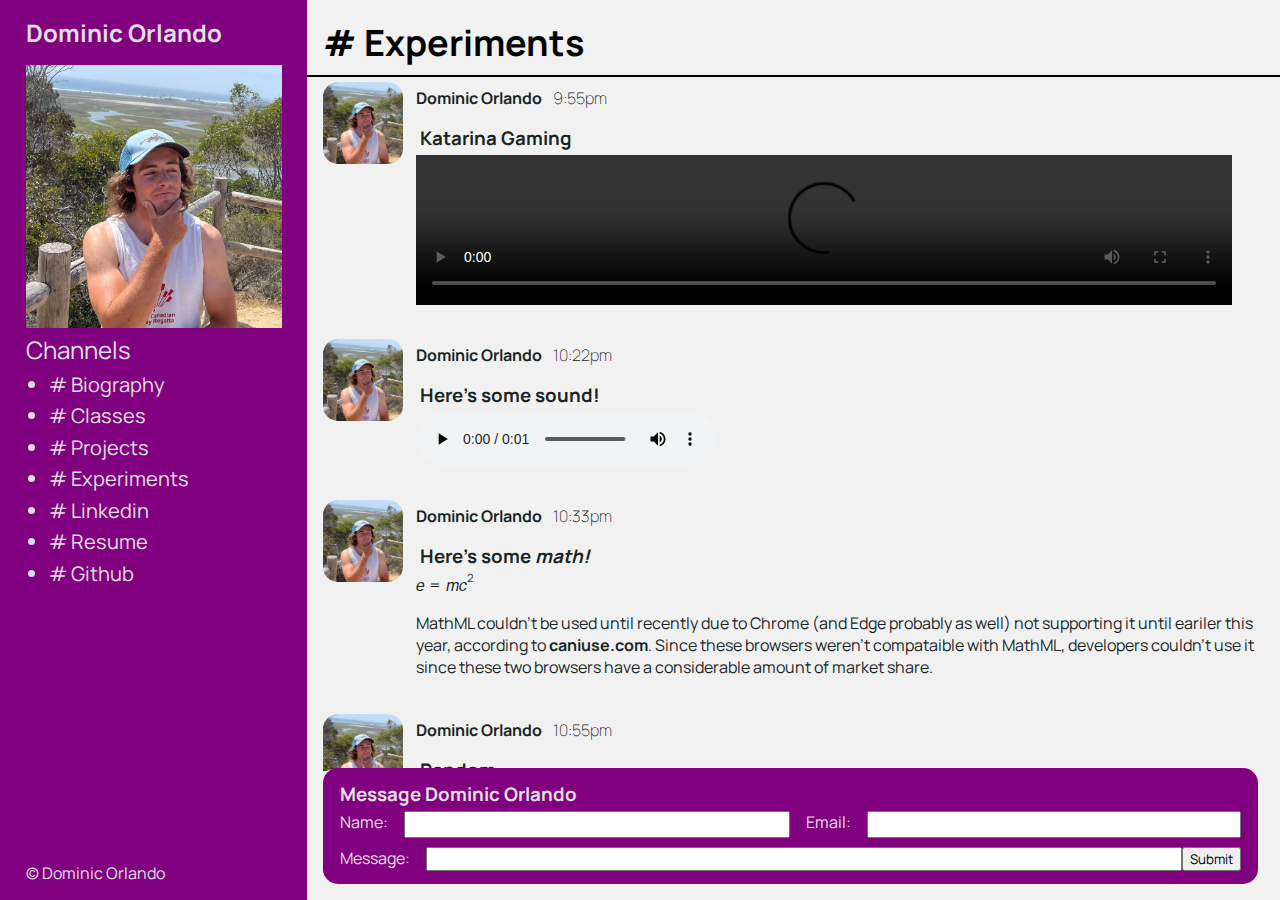
==== experiments.html @ d4527e08 "Dropdown menu" ====
<!DOCTYPE html>
<html lang="en">
    <head>
        <title>Dominic Orlando</title>
        <meta charset="utf-8">
        <meta name="viewport" content="width=device-width, initial-scale=1">
        
        <!-- Google SEO Meta Tags -->
        <meta name="description" content="Author: Dominic Orlando, Illustrator: Dominic Orlando, Category: Website">
        <meta name="google-site-verification" content="+nxGUDJ4QpAZ5l9Bsjdi102tLVC21AIh5d1Nl23908vVuFHs34=">

        <!-- Use https:// except for images and css since I don't know how to do it for images or how to add
        a hash for css defined in style tag and not in external stylesheet-->
        <meta http-equiv="content-security-policy" 
            content="default-src https:; 
            img-src http:; 
            style-src 'self' 'unsafe-inline'; 
            font-src http:; 
            media-src http:;
            script-src 'self' 'unsafe-inline';">

        <!-- Facebook SEO Meta Tags Sample -->
        <meta property="og:url" content="index.html">
        <meta property="og:type" content="article">
        <meta property="og:title" content="Dominic Orlando">
        <meta property="og:description" content="Portfolio Website">
        
        <meta name="robots" content="noindex nofollow">
        <link rel="icon" type="image/x-icon" href="assests/favicon.ico">
        <link rel="stylesheet" href="css/index.css">
        
        <style>
            /* Testing out certain styles! */
            @font-face {
                font-family: manrope;
                src: url(assests/fonts/Manrope-VariableFont_wght.ttf);
            }

            * {
                font-family: manrope, sans-serif;
            }
          
        </style>
        <script>
            // document.addEventListener("DOMContentLoaded", (event) => {
            //     let id = document.getElementById("message-wrapper");
            //     id.scrollTop = id.scrollHeight;
            // });
        </script>
        <script nonce="ranom">
            document.addEventListener("DOMContentLoaded", (event) => {
                console.log("Hi!");
                const canvas = document.querySelector("canvas");
                const ctx = canvas.getContext("2d");
                ctx.fillStyle = "black";
                ctx.fillRect(10, 10, 100, 100);
            });
        </script>
    </head>
    <body>
        <div id="left-side">
            <header>
                <div id="introduction">
                    <h1>Dominic Orlando</h1>
                    <picture title="Dominic Orlando">
                        <source srcset="assests/IMG_3740_cropped.webp 250w" type="image/webp" sizes="(max-width: 600px) 200px, 300px">
                        <img alt="Picture of Dominic Orlando" src="assests/IMG_3740_cropped.jpg" height="250" id="bio-picture">
                    </picture>
                </div>
                <div id="navigation">
                    <details open>
                        <summary>Channels</summary>
                        <nav>
                            <ul>
                                <li><a href="index.html"># Biography</a></li>
                                <li><a href="index.html#classes"># Classes</a></li>
                                <li><a href="projects.html"># Projects</a></li>
                                <li><a href="experiments.html"># Experiments</a></li>
                                <li><a href="https://www.linkedin.com/in/dominic-orlando-/" target="_blank"># Linkedin</a></li>
                                <li><a href="/assests/Resume.pdf" target="_blank"># Resume</a></li>
                                <li><a href="https://github.com/dom500d" target="_blank"># Github</a></li>
                            </ul>
                        </nav>
                    </details>
                </div>
            </header>
            <footer>
                <p id="copyright">&copy; <a href="mailto:dorlando@ucsd.edu">Dominic Orlando</a></p>
            </footer>
        </div>
        <main id="right-side">
            <section id="bio-section" aria-labelledby="page-header">
                <!-- Using an article below looks like i can't use the h2 to label the section. This is why I decided to use a div here.
                I could use a section but I feel like again I then can't use the heading to label the over-arching section here. -->
                <div id="nav-holder">
                    <details class="disabled">
                        <summary tabindex="-1">
                            <h2 id="page-header"> # Experiments </h2>
                        </summary>
                        <nav>
                            <ul>
                                <li><a href="index.html"># Biography</a></li>
                                <li><a href="index.html#classes"># Classes</a></li>
                                <li><a href="projects.html"># Projects</a></li>
                                <li><a href="experiments.html"># Experiments</a></li>
                                <li><a href="https://www.linkedin.com/in/dominic-orlando-/" target="_blank"># Linkedin</a></li>
                                <li><a href="/assests/Resume.pdf" target="_blank"># Resume</a></li>
                                <li><a href="https://github.com/dom500d" target="_blank"># Github</a></li>
                            </ul>
                        </nav>
                    </details>
                    <hr>
                </div>
                <article id="message-wrapper" aria-labelledby="messages-from-dominic">
                    <h3 class="visually-hidden" id="messages-from-dominic">Messages from Dominic</h3>
                    <div class="message">
                        <picture title="Dominic Orlando">
                            <source srcset="assests/IMG_3740_cropped.webp 250w" type="image/webp" sizes="(max-width: 600px) 200px, 300px">
                            <img alt="Picture of Dominic Orlando" src="assests/IMG_3740_cropped.jpg" height="250" class="message-pic">
                        </picture>
                        <div class="message-content-holder">
                            <p class="message-sender">Dominic Orlando <time datetime="2023-10-31 21:55:07">9:55pm</time></p>
                            <article aria-labelledby="gaming" class="message-content">
                                <h3 id="gaming">Katarina Gaming</h3>
                                <video controls src="assests/13-13_NA1-4714193734_01.webm" width="700">
                                    Dominic playing Katarina in League of Legends
                                </video>
                            </article>
                        </div>
                    </div>  
                    <div class="message">
                        <picture title="Dominic Orlando">
                            <source srcset="assests/IMG_3740_cropped.webp 250w" type="image/webp" sizes="(max-width: 600px) 200px, 300px">
                            <img alt="Picture of Dominic Orlando" src="assests/IMG_3740_cropped.jpg" height="250" class="message-pic">
                        </picture>
                        <div class="message-content-holder">
                            <p class="message-sender">Dominic Orlando <time datetime="2023-10-31 22:22:03">10:22pm</time></p>
                            <article aria-labelledby="sound" class="message-content">
                                <h3 id="sound">Here's some sound!</h3>
                                <!-- Maybe have the audio be how to pronounce my name? -->
                                <audio controls src="assests/mixkit-arcade-retro-game-over-213.wav">
                                    Video game game over effect.
                                </audio>
                            </article>
                        </div>
                    </div>
                    <div class="message">
                        <picture title="Dominic Orlando">
                            <source srcset="assests/IMG_3740_cropped.webp 250w" type="image/webp" sizes="(max-width: 600px) 200px, 300px">
                            <img alt="Picture of Dominic Orlando" src="assests/IMG_3740_cropped.jpg" height="250" class="message-pic">
                        </picture>
                        <div class="message-content-holder">
                            <p class="message-sender">Dominic Orlando <time datetime="2023-10-31 10:33:46">10:33pm</time></p>
                            <article aria-labelledby="math" class="message-content">
                                <h3 id="math">Here's some <em>math!</em></h3>
                                <math xmlns='http://www.w3.org/1998/Math/MathML'>
                                    <mrow>
                                        <mi>e</mi>
                                        <mo>=</mo>
                                        <mi>m</mi>
                                        <mo>&InvisibleTimes;</mo>
                                        <msup>
                                            <mi>c</mi>
                                            <mn>2</mn>
                                        </msup>
                                    </mrow>
                                </math>
                                <p>MathML couldn't be used until recently due to Chrome (and Edge probably as well) not supporting it until eariler this year, according to <strong>caniuse.com</strong>. Since these browsers weren't compataible with MathML,
                                    developers couldn't use it since these two browsers have a considerable amount of market share.
                                </p>
                            </article>
                        </div>
                    </div>
                    <div class="message">
                        <picture title="Dominic Orlando">
                            <source srcset="assests/IMG_3740_cropped.webp 250w" type="image/webp" sizes="(max-width: 600px) 200px, 300px">
                            <img alt="Picture of Dominic Orlando" src="assests/IMG_3740_cropped.jpg" height="250" class="message-pic">
                        </picture>
                        <div class="message-content-holder">
                            <p class="message-sender">Dominic Orlando <time datetime="2023-10-31 22:55:23">10:55pm</time></p>
                            <article aria-labelledby="random" class="message-content">
                                <h3 id="random">Random</h3>
                                <pre>Hello  there     I    like style</pre>
                                <p>I can't wait until I can use <code>console.log();</code>, when we put JavaScript on our website!</p>
                                <p>I'm going to <span class="italics">test</span> the use of the <code>&lt;svg&gt;</code> tag! 
                                    <svg
                                    viewbox="0 0 500 100"
                                    xmlns="http://www.w3.org/2000/svg"
                                    stroke="red"
                                    fill="grey">
                                        <circle cx = "50" cy="50" r="10"></circle>
                                    </svg>
                                </p>
                                <h3>I don't know how to use a Canvas tag</h3>
                                <canvas>
                                    This is a canvas displaying a black square.
                                </canvas>
                                <p>
                                    I have deteremined, through extensive eperiemntation, that the maximum recursion depth of an 
                                    iframe is 4.
                                </p>
                            </article>
                        </div>
                    </div>        
                </article>
                <section id="contact-me" aria-labelledby="contact-header">
                    <form action="index.html" method="get" id="contact-form">
                        <h3 id="contact-header">Message Dominic Orlando</h3>
                        <div id="form-name-email">
                            <div class="form-name-email-wrapper">
                                <label id="contact-form-name-label" for="contact-form-name">Name: </label>
                                <input id="contact-form-name" name="name" type="text" required>
                            </div>
                            <div class="form-name-email-wrapper">
                                <label id="contact-form-email-label" for="contact-form-email">Email: </label>
                                <input id="contact-form-email" name="email" type="text" required>
                            </div>
                        </div>
                        <div id="form-message">
                            <label for="contact-form-message">Message: </label>
                            <input id="contact-form-message" name="message" type="text"></input>
                            <button type="submit">Submit</button>
                        </div>
                    </form>
                </section>   
            </section>
        </main>
        <template>
            <div class="message">
                <picture>
                    <source>
                    <img>
                </picture>
                <div class="message-content-holder">
                    <p class="message-sender"><time datetime="2023-10-31 21:34:03"></time></p>
                    <p class="message-content">
                    </p>
                </div>
            </div>
        </template>
    </body>
</html>
---- css/index.css ----
@import url(vars.css);

time {
    padding-left: 0.5rem;
    font-weight: 100;
}

figure {
    margin: 0;
    padding: 0;
}

h1 {
    width: 20vw;
    font-size: 1.5rem;
}

iframe {
    border: none;
    width: calc(100% - 2rem);
    height: 60vh;
}

video {
    width: calc(100% - 2rem);
}

li {
    margin-top: 0.5vh;
}

a {
    position: relative;
    text-decoration: none;
    color: inherit;
}
 
footer p {
    margin: 0;
}

footer {
    position: absolute;
    bottom: 1rem;
}

a::after {
    content: '';
    position: absolute;
    bottom: 0;
    left: 0;
    width: 100%;
    height: 0.1em;
    background-color: var(--underline-color);
    opacity: 0;
    transition: opacity 300ms, transform 300ms;
}

a:hover::after {
    opacity: 1;
    transform: translate3d(0, 0.2em, 0);
}

hr {
    border-style: solid;
    border-color: var(--page-header, gray);
    border-width: 0.1em;
    margin: 0;
}

body {
    display: flex;
    margin: 0;
    padding: 0;
    height: 100vh;
    flex-direction: row;
    flex-wrap: wrap;
    color: var(--text-color);
}

details {
    font-size: var(--nav-font-size, 1rem);
}

summary:hover {
    cursor: pointer;
}

summary {
    display: block;
}

details.disabled summary {
    pointer-events: none;
    user-select: none;
}

nav {
    font-size: 1.25rem;
}

ul {
    margin: 0;
    padding-left: 23px;
}

table {
    border-collapse:collapse;
    border:1px solid #000000;
}
    
table td {
    padding: 0.5rem;
    border:1px solid #000000;
}

caption {
    margin-bottom: 0.5vh;
}

label {
    margin-right: 1vw;
    margin-left: 1vw;
}

form h2 {
    padding: 0;
    margin: 0;

}

form {
    padding: 1vw;
}

#navigation {
    height: 40vh;
    font-size: 1.25rem;
}

#message-wrapper {
    height: 77vh;
    display: flex;
    flex-direction: column;
    /* This broke the scrollability of the container for some reason. Interesting 
    justify-content: flex-end; */
    overflow-y: scroll;
    position: absolute;
    top: calc(2vh + 1vh + 0.2em + 3rem);
    /* scrollbar-width: 1vw; */
}

.message:last-child {
    margin-bottom: 2rem;
}

#left-side {
    width: 24vw;
    height: 100vh;
    background-color: var(--left-color, blue);
    color: var(--left-text-color);
}   

#left-side > * {
    margin-left: 2vw;
    margin-right: 2vw;
}

#right-side {
    flex: 1;
    height: 100vh;
    background-color: var(--right-color);
    color: var(--right-text-color);
}

#page-header {
    color: var(--page-header, rgb(1, 1, 1));
    margin-left: 1rem;
    margin-right: 1rem;
}

#bio-section {
    height: 80vh;
}

#bio-picture {
    width: 20vw;
    height: auto;
}

.message {
    margin-bottom: 1rem;
    display: flex;
    flex-wrap: wrap;
    
    margin-left: 1rem;
    margin-right: 1rem;
    background-color: var(--message-color);
    border-radius: var(--border-radius);
}

.message-pic {
    margin-top: 0.25rem;
    width: 5rem;
    height: auto;
    border-radius: var(--border-radius);
}

.message-sender {
    display: block;
    margin-left: 1vw;
    margin-top: 1vh;
    font-weight: bold;
}

.message-content-holder {
    width: calc(100% - 5rem);
}

.message-content {
    margin-left: 1vw;
    margin-top: 1vh;
    margin-bottom: 1vh;
}

#contact-form {
    display: flex;
    flex-direction: column;
    flex-wrap: nowrap;
}

#contact-me {
    position: absolute;
    margin-left: 1rem;
    margin-right: 1rem;
    color: var(--left-text-color);
    bottom: 1rem;
    width: 73vw;
    background-color: var(--left-color);
    border-radius: var(--border-radius);

}

#contact-form-name {
    flex: 1;
    min-width: 1rem;
}

#contact-form-email {
    flex: 1;
    min-width: 1rem;

}

#contact-form-email-label {
    margin-left: 1rem;
}
#contact-form-message {
    flex: 1;
}

#form-name-email {
    height: 3vh;
    display: flex;
    margin-left: 0.25rem;
    margin-right: 0.25rem;
}

#form-message {
    display:flex;
    flex: 1;
    height: 3vh;
    margin-top: 1vh;
    margin-left: 0.25rem;
    margin-right: 0.25rem;
}

.form-name-email-wrapper {
    display: flex;
    flex: 1;
}

#contact-form-message {
    min-width: 0.25rem;
}

#portfolio-website {
    width: 100%;
    height: 80vh;
}

#hackathon-picture {
    width: 70%;
    height: auto;
}

.bio-classes-link-p {
    display: inline;
    margin-top: 2rem;
    margin-bottom: 2rem;
}

.project-picture {
    width: calc(100% - 2rem);
}

.visually-hidden {
    display: none;
}

h3 {
    margin: 0;
    margin-left: 0.25rem;
    padding: 0;
    margin-bottom: 0.25rem;
}

label {
    margin: 0;
    margin-right: 1rem;
}

summary h2 {
    margin: 0;
    display: inline;
}

main section details {
    margin-top: 2vh;
    margin-bottom: 1vh;
    height: 3rem;
}



@media screen and (max-width: 970px) {
    h1 {
        font-size: 1.25rem;
    }
}

@media screen and (max-width: 810px){
    #left-side {
        display: none;
    }
    
    #contact-me {
        width: calc(100% - 2rem);
    }

    iframe {
        width: 100%;
    
    }

    summary {
        display: list-item;
    }

    details.disabled summary {
        pointer-events: all;
        user-select: all;
    }

    main section div#nav-holder{
        position: absolute;
        width:100vw;
        height: calc(1vh + 2vh + 2em);
        z-index: 100;
    }

    main section div details nav {
        margin-top: 0.4rem;
        background-color: var(--right-color);
    }
}

@media screen and (max-width: 600px) {
    #form-name-email {
        flex-direction: column;
        height: inherit;
    }

    #form-message {
        height: inherit;
    }

    #contact-me {
        height: 12vh;
    }

    .message:last-child {
        margin-bottom: 3rem;
    }
}
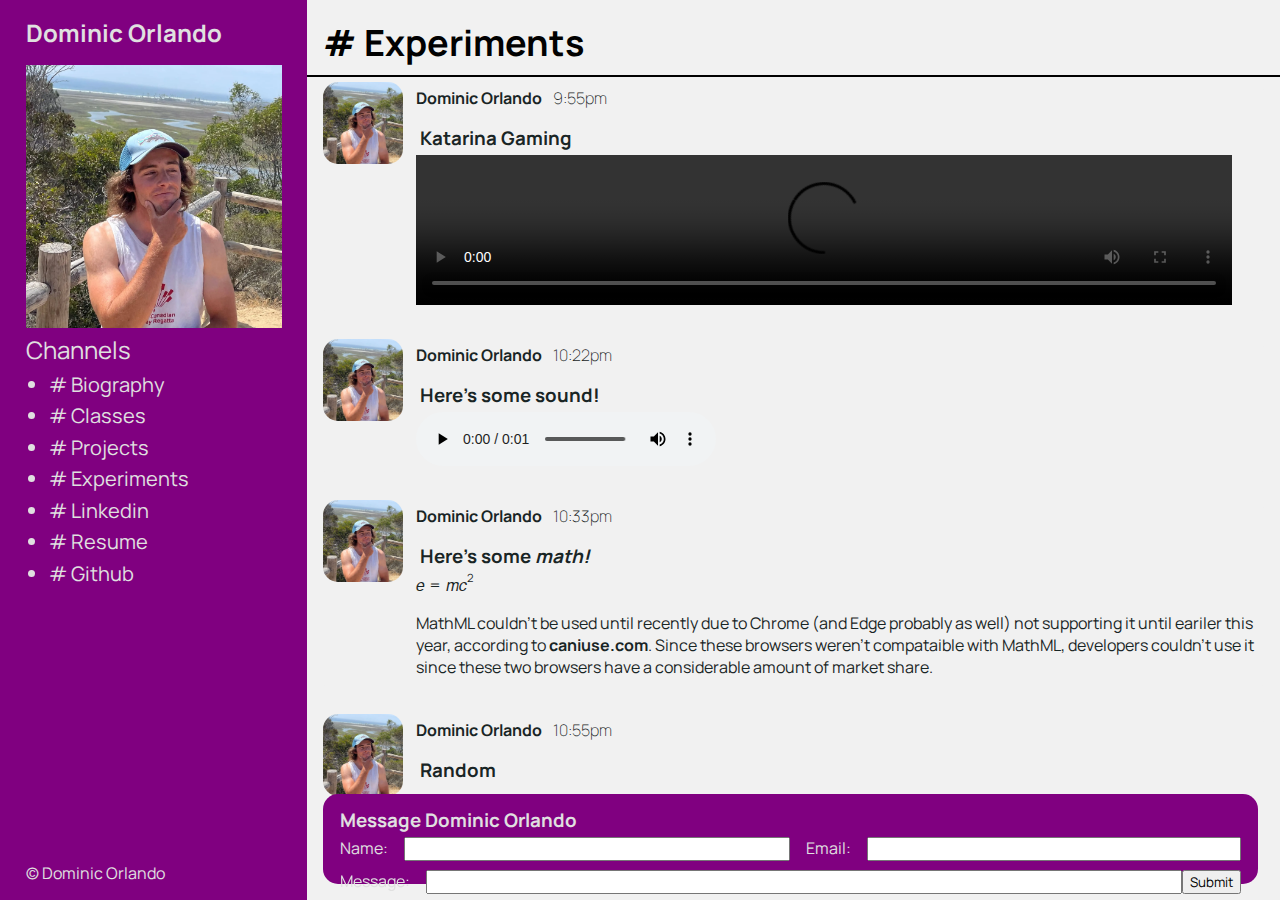
==== commit c2946d89: "More changes, it's getting close to being done layout wise. need to doublecheck the requirements for" ====
--- a/experiments.html
+++ b/experiments.html
@@ -213,7 +213,7 @@
                             </div>
                             <div class="form-name-email-wrapper">
                                 <label id="contact-form-email-label" for="contact-form-email">Email: </label>
-                                <input id="contact-form-email" name="email" type="text" required>
+                                <input id="contact-form-email" name="email" type="email" required>
                             </div>
                         </div>
                         <div id="form-message">
--- a/css/index.css
+++ b/css/index.css
@@ -1,4 +1,17 @@
 @import url(vars.css);
+
+@keyframes sweep {
+    0%    {opacity: 0; margin-left: -10px}
+    100%  {opacity: 1; margin-left: 0px}
+}
+
+html,body {
+    width: 100%;
+    height: 100%;
+    margin: 0px;
+    padding: 0px;
+    overflow-x: hidden;
+}
 
 time {
     padding-left: 0.5rem;
@@ -76,6 +89,7 @@
     flex-direction: row;
     flex-wrap: wrap;
     color: var(--text-color);
+    overflow-y: hidden;
 }
 
 details {
@@ -139,7 +153,7 @@
 }
 
 #message-wrapper {
-    height: 77vh;
+    height: 81vh;
     display: flex;
     flex-direction: column;
     /* This broke the scrollability of the container for some reason. Interesting 
@@ -238,7 +252,7 @@
     width: 73vw;
     background-color: var(--left-color);
     border-radius: var(--border-radius);
-
+    height: 10vh;
 }
 
 #contact-form-name {
@@ -260,7 +274,7 @@
 }
 
 #form-name-email {
-    height: 3vh;
+    flex: 1;
     display: flex;
     margin-left: 0.25rem;
     margin-right: 0.25rem;
@@ -332,7 +346,6 @@
 }
 
 
-
 @media screen and (max-width: 970px) {
     h1 {
         font-size: 1.25rem;
@@ -363,15 +376,35 @@
     }
 
     main section div#nav-holder{
-        position: absolute;
+        /* position: absolute; */
         width:100vw;
         height: calc(1vh + 2vh + 2em);
-        z-index: 100;
     }
 
     main section div details nav {
-        margin-top: 0.4rem;
-        background-color: var(--right-color);
+        position:absolute;
+        z-index: 99999;
+        margin-top: 1vh;
+        background-color: var(--nav-background);
+        width:100vw;
+    }
+
+    main section div details nav {
+        background-color: var(--nav-background);
+        z-index: 9999;
+        padding-left: 1rem;
+    }
+
+    main section div details summary {
+        margin-left: 1rem;
+    }
+
+    #message-wrapper {
+        height: 78vh;
+    }
+
+    main section div details[open] summary ~ * {
+        animation: sweep 0.5s ease-in-out;
     }
 }
 
@@ -386,10 +419,20 @@
     }
 
     #contact-me {
-        height: 12vh;
+        height: 16vh;
     }
 
     .message:last-child {
         margin-bottom: 3rem;
     }
+
+    #contact-form-email-label {
+        margin-left: 0;
+    }
+}
+
+@media screen and (max-height: 800px) {
+    #message-wrapper {
+        height: 70vh;
+    }
 }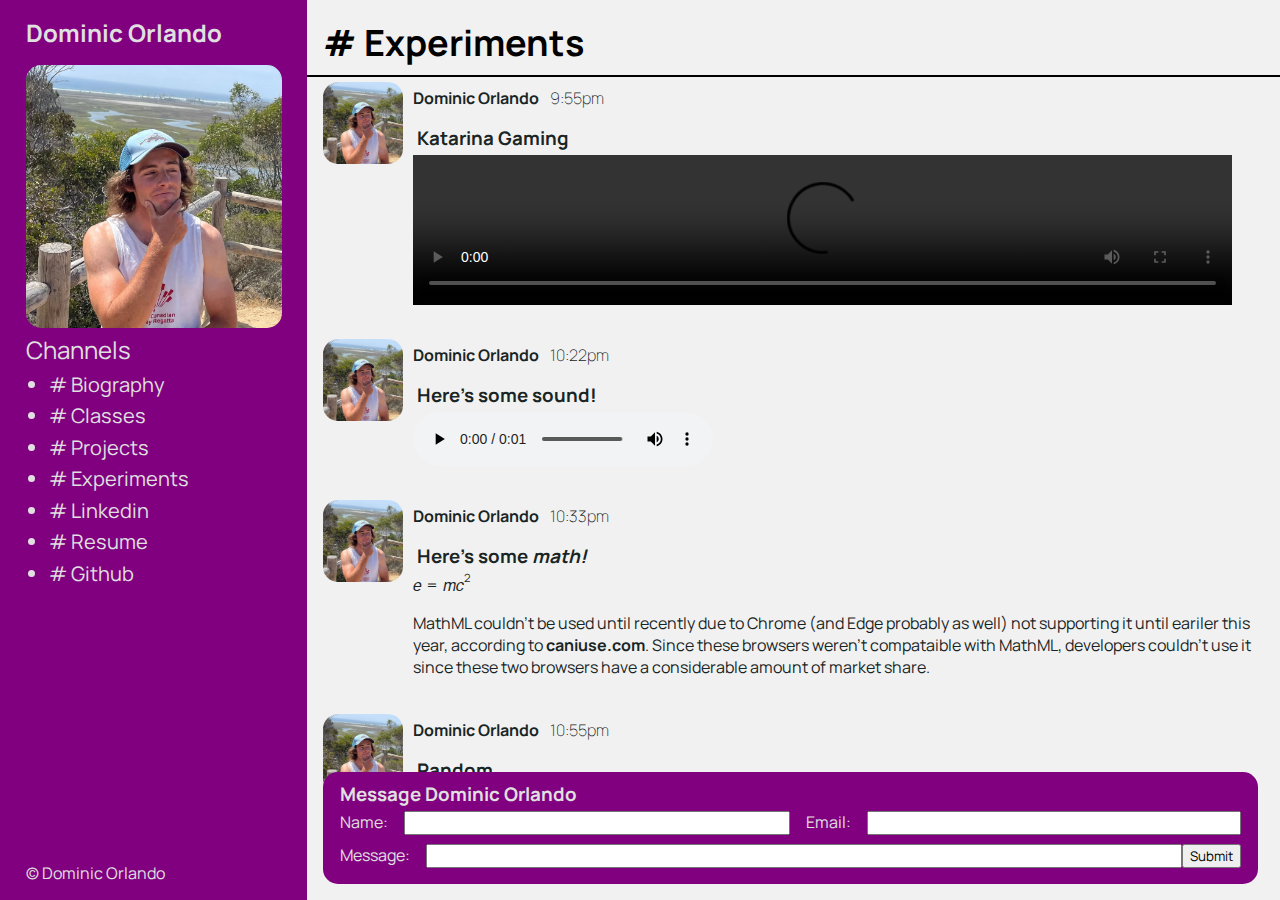
==== commit 975d01e0: "s" ====
--- a/experiments.html
+++ b/experiments.html
@@ -201,6 +201,22 @@
                                 </p>
                             </article>
                         </div>
+                    </div>  
+                    <div class="message">
+                        <picture title="Dominic Orlando">
+                            <source srcset="assests/IMG_3740_cropped.webp 250w" type="image/webp" sizes="(max-width: 600px) 200px, 300px">
+                            <img alt="Picture of Dominic Orlando" src="assests/IMG_3740_cropped.jpg" height="250" class="message-pic">
+                        </picture>
+                        <div class="message-content-holder">
+                            <p class="message-sender">Dominic Orlando <time datetime="2023-10-31 21:45:03">9:45pm</time></p>
+                            <p class="message-content">
+                                <a href="http://jigsaw.w3.org/css-validator/check/referer">
+                                    <img style="border:0;width:88px;height:31px"
+                                        src="http://jigsaw.w3.org/css-validator/images/vcss"
+                                        alt="Valid CSS!">
+                                </a>
+                            </p>
+                        </div>
                     </div>        
                 </article>
                 <section id="contact-me" aria-labelledby="contact-header">
--- a/css/index.css
+++ b/css/index.css
@@ -5,12 +5,16 @@
     100%  {opacity: 1; margin-left: 0px}
 }
 
-html,body {
-    width: 100%;
-    height: 100%;
+html {
+    height: -webkit-fill-avaiable;
+}
+body {
+    width: 100vw;
+    height: 100vh;
     margin: 0px;
     padding: 0px;
     overflow-x: hidden;
+    min-height: -webkit-fill-available;
 }
 
 time {
@@ -81,6 +85,9 @@
     margin: 0;
 }
 
+img {
+    border-radius: var(--border-radius);
+}
 body {
     display: flex;
     margin: 0;
@@ -140,11 +147,6 @@
 form h2 {
     padding: 0;
     margin: 0;
-
-}
-
-form {
-    padding: 1vw;
 }
 
 #navigation {
@@ -153,7 +155,7 @@
 }
 
 #message-wrapper {
-    height: 81vh;
+    height: 83vh;
     display: flex;
     flex-direction: column;
     /* This broke the scrollability of the container for some reason. Interesting 
@@ -165,7 +167,7 @@
 }
 
 .message:last-child {
-    margin-bottom: 2rem;
+    margin-bottom: 5rem;
 }
 
 #left-side {
@@ -193,9 +195,6 @@
     margin-right: 1rem;
 }
 
-#bio-section {
-    height: 80vh;
-}
 
 #bio-picture {
     width: 20vw;
@@ -222,19 +221,22 @@
 
 .message-sender {
     display: block;
-    margin-left: 1vw;
+    margin-left: 0.6rem;
     margin-top: 1vh;
     font-weight: bold;
 }
 
+.message-content {
+    margin-top: 1vh;
+    margin-bottom: 1vh;
+}
+
 .message-content-holder {
     width: calc(100% - 5rem);
 }
 
-.message-content {
-    margin-left: 1vw;
-    margin-top: 1vh;
-    margin-bottom: 1vh;
+.message-content-holder > * {
+    margin-left: 0.6rem;
 }
 
 #contact-form {
@@ -244,6 +246,7 @@
 }
 
 #contact-me {
+    box-sizing: border-box;
     position: absolute;
     margin-left: 1rem;
     margin-right: 1rem;
@@ -252,7 +255,8 @@
     width: 73vw;
     background-color: var(--left-color);
     border-radius: var(--border-radius);
-    height: 10vh;
+    height: 7rem;
+    padding: 1vh 1vw;
 }
 
 #contact-form-name {
@@ -363,7 +367,6 @@
 
     iframe {
         width: 100%;
-    
     }
 
     summary {
@@ -372,7 +375,7 @@
 
     details.disabled summary {
         pointer-events: all;
-        user-select: all;
+        user-select: auto;
     }
 
     main section div#nav-holder{
@@ -386,7 +389,7 @@
         z-index: 99999;
         margin-top: 1vh;
         background-color: var(--nav-background);
-        width:100vw;
+        width: calc(100vw - 1rem);
     }
 
     main section div details nav {
@@ -399,12 +402,16 @@
         margin-left: 1rem;
     }
 
-    #message-wrapper {
+    /* #message-wrapper {
         height: 78vh;
-    }
+    } */
 
     main section div details[open] summary ~ * {
         animation: sweep 0.5s ease-in-out;
+    }
+
+    .message-content-holder > * {
+        margin-left: 1rem;
     }
 }
 
@@ -416,10 +423,11 @@
 
     #form-message {
         height: inherit;
+        margin-top: 0.5rem;
     }
 
     #contact-me {
-        height: 16vh;
+        height: 9rem;
     }
 
     .message:last-child {
@@ -429,10 +437,14 @@
     #contact-form-email-label {
         margin-left: 0;
     }
-}
-
-@media screen and (max-height: 800px) {
+
     #message-wrapper {
-        height: 70vh;
+        height: calc(100vh - 13rem);
+        overflow-x: hidden;
+        width: 100%;
+    }
+
+    #form-name-email div:last-child {
+        margin-top: 0.5rem;
     }
 }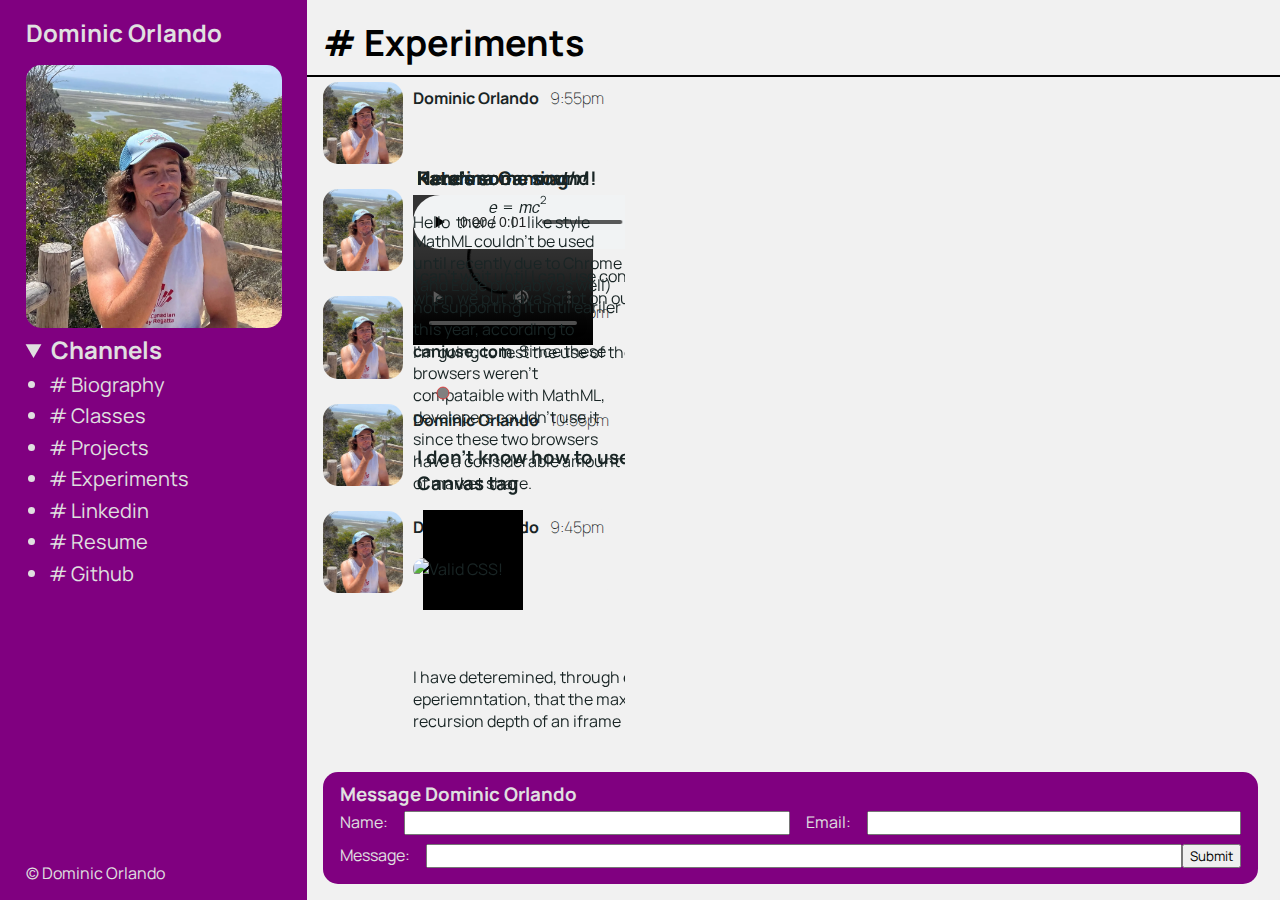
==== commit 8891ad9f: "Experiments and projects pages have been nuked for some reason" ====
--- a/experiments.html
+++ b/experiments.html
@@ -58,18 +58,18 @@
         </script>
     </head>
     <body>
-        <div id="left-side">
+        <div>
             <header>
-                <div id="introduction">
+                <section id="introduction">
                     <h1>Dominic Orlando</h1>
                     <picture title="Dominic Orlando">
                         <source srcset="assests/IMG_3740_cropped.webp 250w" type="image/webp" sizes="(max-width: 600px) 200px, 300px">
                         <img alt="Picture of Dominic Orlando" src="assests/IMG_3740_cropped.jpg" height="250" id="bio-picture">
                     </picture>
-                </div>
-                <div id="navigation">
+                </section>
+                <section id="navigation">
                     <details open>
-                        <summary>Channels</summary>
+                        <summary><h2>Channels</h2></summary>
                         <nav>
                             <ul>
                                 <li><a href="index.html"># Biography</a></li>
@@ -82,13 +82,13 @@
                             </ul>
                         </nav>
                     </details>
-                </div>
+                </section>
             </header>
             <footer>
                 <p id="copyright">&copy; <a href="mailto:dorlando@ucsd.edu">Dominic Orlando</a></p>
             </footer>
         </div>
-        <main id="right-side">
+        <main>
             <section id="bio-section" aria-labelledby="page-header">
                 <!-- Using an article below looks like i can't use the h2 to label the section. This is why I decided to use a div here.
                 I could use a section but I feel like again I then can't use the heading to label the over-arching section here. -->
--- a/css/index.css
+++ b/css/index.css
@@ -7,15 +7,124 @@
 
 html {
     height: -webkit-fill-avaiable;
-}
-body {
-    width: 100vw;
-    height: 100vh;
-    margin: 0px;
-    padding: 0px;
-    overflow-x: hidden;
-    min-height: -webkit-fill-available;
-}
+    & body {
+        width: 100vw;
+        height: 100vh;
+        min-height: -webkit-fill-available;
+        margin: 0;
+        padding: 0;
+        display: flex;
+        flex-direction: row;
+        flex-wrap: wrap;
+        color: var(--text-color);
+        overflow-x: hidden;
+        overflow-y: hidden;
+
+        & > div {
+            width: 24vw;
+            height: 100vh;
+            background-color: var(--left-color, blue);
+            color: var(--left-text-color);
+
+            & > * {
+                margin-left: 2vw;
+                margin-right: 2vw;
+            }
+        }
+
+        & main {
+            flex: 1;
+            height: 100vh;
+            background-color: var(--right-color);
+            color: var(--right-text-color);
+
+            & section article {
+                height: 83vh;
+                display: flex;
+                flex-direction: column;
+                overflow-y: scroll;
+                position: absolute;
+                top: calc(2vh + 1vh + 0.2em + 3rem);
+
+                & .message {
+                    display: flex;
+                    flex-wrap: wrap;
+                    margin: 0 1rem 1rem 1rem;
+                    background-color: var(--message-color);
+                    border-radius: var(--border-radius);
+
+                    &:last-child {
+                        margin-bottom: 5rem;
+                    }
+
+                    & img {
+                        margin-top: 0.25rem;
+                        width: 5rem;
+                        height: auto;
+                    }
+
+                    & div {
+                        width: calc(100% - 5rem);
+
+                        & > * {
+                            margin-left: 0.6rem;
+                        }
+
+                        & .message-sender {
+                            display: block;
+                            margin-left: 0.6rem;
+                            margin-top: 1vh;
+                            font-weight: bold;
+                        }
+                        & article {
+                            margin-top: 1vh;
+                            margin-bottom: 1vh;
+                        }
+                    }
+                }
+            }
+        }
+    }
+}
+
+a {
+    position: relative;
+    text-decoration: none;
+    color: inherit;
+    &::after {
+        content: '';
+        position: absolute;
+        bottom: 0;
+        left: 0;
+        width: 100%;
+        height: 0.1em;
+        background-color: var(--underline-color);
+        opacity: 0;
+        transition: opacity 300ms, transform 300ms;
+    }
+
+    &:hover::after {
+        opacity: 1;
+        transform: translate3d(0, 0.2em, 0);    
+    }
+}
+ 
+footer {
+    position: absolute;
+    bottom: 1rem;
+
+    & p {
+        margin: 0;
+    }
+}
+
+table {
+    --link-color: black;
+    & a::after {
+        background-color: var(--link-color, rgb(95, 95, 95));
+    }
+}
+
 
 time {
     padding-left: 0.5rem;
@@ -28,7 +137,6 @@
 }
 
 h1 {
-    width: 20vw;
     font-size: 1.5rem;
 }
 
@@ -46,38 +154,6 @@
     margin-top: 0.5vh;
 }
 
-a {
-    position: relative;
-    text-decoration: none;
-    color: inherit;
-}
- 
-footer p {
-    margin: 0;
-}
-
-footer {
-    position: absolute;
-    bottom: 1rem;
-}
-
-a::after {
-    content: '';
-    position: absolute;
-    bottom: 0;
-    left: 0;
-    width: 100%;
-    height: 0.1em;
-    background-color: var(--underline-color);
-    opacity: 0;
-    transition: opacity 300ms, transform 300ms;
-}
-
-a:hover::after {
-    opacity: 1;
-    transform: translate3d(0, 0.2em, 0);
-}
-
 hr {
     border-style: solid;
     border-color: var(--page-header, gray);
@@ -88,32 +164,25 @@
 img {
     border-radius: var(--border-radius);
 }
-body {
-    display: flex;
-    margin: 0;
-    padding: 0;
-    height: 100vh;
-    flex-direction: row;
-    flex-wrap: wrap;
-    color: var(--text-color);
-    overflow-y: hidden;
-}
 
 details {
     font-size: var(--nav-font-size, 1rem);
-}
-
-summary:hover {
-    cursor: pointer;
-}
-
-summary {
-    display: block;
+
+    & summary {
+        & h2 {
+            margin: 0;
+            display: inline;
+        }
+        &:hover {
+            cursor: pointer;
+        }
+    }
 }
 
 details.disabled summary {
     pointer-events: none;
     user-select: none;
+    display: block;
 }
 
 nav {
@@ -128,15 +197,15 @@
 table {
     border-collapse:collapse;
     border:1px solid #000000;
-}
-    
-table td {
-    padding: 0.5rem;
-    border:1px solid #000000;
-}
-
-caption {
-    margin-bottom: 0.5vh;
+
+    & td {
+        padding: 0.5rem;
+        border: 1px solid #000000;
+    }
+
+    & caption {
+        margin-bottom: 0.5vh;
+    }
 }
 
 label {
@@ -149,45 +218,16 @@
     margin: 0;
 }
 
+header section details summary h2 {
+    font-size: 1.5rem;
+}
+
 #navigation {
     height: 40vh;
     font-size: 1.25rem;
 }
 
-#message-wrapper {
-    height: 83vh;
-    display: flex;
-    flex-direction: column;
-    /* This broke the scrollability of the container for some reason. Interesting 
-    justify-content: flex-end; */
-    overflow-y: scroll;
-    position: absolute;
-    top: calc(2vh + 1vh + 0.2em + 3rem);
-    /* scrollbar-width: 1vw; */
-}
-
-.message:last-child {
-    margin-bottom: 5rem;
-}
-
-#left-side {
-    width: 24vw;
-    height: 100vh;
-    background-color: var(--left-color, blue);
-    color: var(--left-text-color);
-}   
-
-#left-side > * {
-    margin-left: 2vw;
-    margin-right: 2vw;
-}
-
-#right-side {
-    flex: 1;
-    height: 100vh;
-    background-color: var(--right-color);
-    color: var(--right-text-color);
-}
+
 
 #page-header {
     color: var(--page-header, rgb(1, 1, 1));
@@ -195,48 +235,9 @@
     margin-right: 1rem;
 }
 
-
 #bio-picture {
     width: 20vw;
     height: auto;
-}
-
-.message {
-    margin-bottom: 1rem;
-    display: flex;
-    flex-wrap: wrap;
-    
-    margin-left: 1rem;
-    margin-right: 1rem;
-    background-color: var(--message-color);
-    border-radius: var(--border-radius);
-}
-
-.message-pic {
-    margin-top: 0.25rem;
-    width: 5rem;
-    height: auto;
-    border-radius: var(--border-radius);
-}
-
-.message-sender {
-    display: block;
-    margin-left: 0.6rem;
-    margin-top: 1vh;
-    font-weight: bold;
-}
-
-.message-content {
-    margin-top: 1vh;
-    margin-bottom: 1vh;
-}
-
-.message-content-holder {
-    width: calc(100% - 5rem);
-}
-
-.message-content-holder > * {
-    margin-left: 0.6rem;
 }
 
 #contact-form {
@@ -301,7 +302,7 @@
 #contact-form-message {
     min-width: 0.25rem;
 }
-
+/* 
 #portfolio-website {
     width: 100%;
     height: 80vh;
@@ -310,7 +311,7 @@
 #hackathon-picture {
     width: 70%;
     height: auto;
-}
+} */
 
 .bio-classes-link-p {
     display: inline;
@@ -338,18 +339,12 @@
     margin-right: 1rem;
 }
 
-summary h2 {
-    margin: 0;
-    display: inline;
-}
-
 main section details {
     margin-top: 2vh;
     margin-bottom: 1vh;
     height: 3rem;
 }
 
-
 @media screen and (max-width: 970px) {
     h1 {
         font-size: 1.25rem;
@@ -357,7 +352,7 @@
 }
 
 @media screen and (max-width: 810px){
-    #left-side {
+    body > div {
         display: none;
     }
     
@@ -369,45 +364,37 @@
         width: 100%;
     }
 
-    summary {
-        display: list-item;
-    }
-
-    details.disabled summary {
-        pointer-events: all;
-        user-select: auto;
-    }
-
     main section div#nav-holder{
-        /* position: absolute; */
         width:100vw;
         height: calc(1vh + 2vh + 2em);
-    }
-
-    main section div details nav {
-        position:absolute;
-        z-index: 99999;
-        margin-top: 1vh;
-        background-color: var(--nav-background);
-        width: calc(100vw - 1rem);
-    }
-
-    main section div details nav {
-        background-color: var(--nav-background);
-        z-index: 9999;
-        padding-left: 1rem;
-    }
-
-    main section div details summary {
-        margin-left: 1rem;
-    }
-
-    /* #message-wrapper {
-        height: 78vh;
-    } */
+
+        .disabled {
+            & nav {
+                position:absolute;
+                z-index: 100;
+                background-color: var(--nav-background);
+                width: calc(100vw - 1rem);
+                padding-left: 1rem;
+                padding-bottom: 0.5rem;
+            }
+            & summary {
+                margin-left: 1rem;
+                pointer-events: all;
+                user-select: auto;
+                display: list-item;
+                &::marker {
+                    content: '\2261';
+                    font-size: 2.5rem;
+                    /* :hover {
+                        box-shadow: 60px -16px teal;
+                    } */
+                }
+            }   
+        }
+    }
 
     main section div details[open] summary ~ * {
-        animation: sweep 0.5s ease-in-out;
+        animation: sweep 0.25s ease-in-out;
     }
 
     .message-content-holder > * {
@@ -430,10 +417,6 @@
         height: 9rem;
     }
 
-    .message:last-child {
-        margin-bottom: 3rem;
-    }
-
     #contact-form-email-label {
         margin-left: 0;
     }
@@ -442,6 +425,10 @@
         height: calc(100vh - 13rem);
         overflow-x: hidden;
         width: 100%;
+
+        & .message:last-child {
+            margin-bottom: 3rem;
+        }
     }
 
     #form-name-email div:last-child {
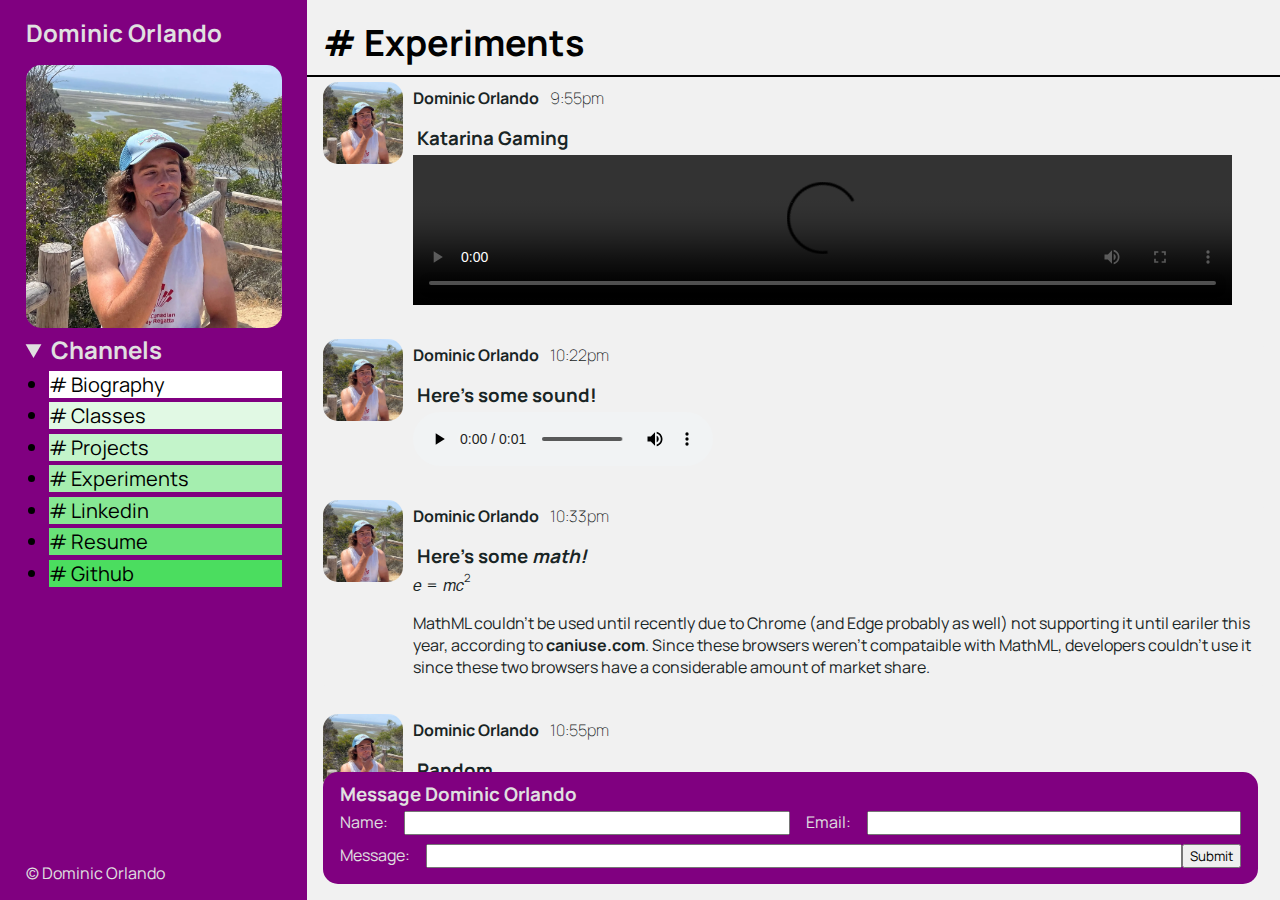
==== commit e964aa64: "Fixed the nuke, due to useing section tags inside the messages on the projects and experiments pages" ====
--- a/experiments.html
+++ b/experiments.html
@@ -68,7 +68,7 @@
                     </picture>
                 </section>
                 <section id="navigation">
-                    <details open>
+                    <details open id="experiment-page">
                         <summary><h2>Channels</h2></summary>
                         <nav>
                             <ul>
@@ -211,13 +211,26 @@
                             <p class="message-sender">Dominic Orlando <time datetime="2023-10-31 21:45:03">9:45pm</time></p>
                             <p class="message-content">
                                 <a href="http://jigsaw.w3.org/css-validator/check/referer">
-                                    <img style="border:0;width:88px;height:31px"
+                                    <img style="border:0;width:88px;height:31px;border-radius:0"
                                         src="http://jigsaw.w3.org/css-validator/images/vcss"
                                         alt="Valid CSS!">
                                 </a>
                             </p>
                         </div>
-                    </div>        
+                    </div>  
+                    <div class="message">
+                        <picture title="Bob">
+                            <source srcset="https://thispersondoesnotexist.com/" type="image/jpeg" sizes="(max-width: 600px) 200px, 300px">
+                            <img alt="Picture of Bob (random recruiter)" src="assests/no-picture.png" height="250" class="message-pic">
+                        </picture>
+                        <div class="message-content-holder">
+                            <p class="message-sender">Bob (Random Recruiter) <time datetime="2023-11-8 21:50:43">9:50pm</time></p>
+                            <p class="message-content">
+                               Wow this is a cool portfolio website you've made! Let me give you a job! 
+                               <cite>Picture gotten from <a href="https://thispersondoesnotexist.com" target="_blank">thispersondoesnotexist.com</a></cite>
+                            </p>
+                        </div>
+                    </div>          
                 </article>
                 <section id="contact-me" aria-labelledby="contact-header">
                     <form action="index.html" method="get" id="contact-form">
--- a/css/index.css
+++ b/css/index.css
@@ -25,10 +25,42 @@
             height: 100vh;
             background-color: var(--left-color, blue);
             color: var(--left-text-color);
+            --nested-color-demo: rgb(45, 215, 68);
 
             & > * {
                 margin-left: 2vw;
                 margin-right: 2vw;
+            }
+
+            & #experiment-page li {
+                color: black;
+                &:nth-child(1) {
+                    background-color: color-mix(in srgb, var(--nested-color-demo) 0%, white);
+                }
+
+                &:nth-child(2) {
+                    background-color: color-mix(in srgb, var(--nested-color-demo) 14.2%, white);
+                }
+
+                &:nth-child(3) {
+                    background-color: color-mix(in srgb, var(--nested-color-demo) 28.6%, white);
+                }
+
+                &:nth-child(4) {
+                    background-color: color-mix(in srgb, var(--nested-color-demo) 42.9%, white);
+                }  
+
+                &:nth-child(5) {
+                    background-color: color-mix(in srgb, var(--nested-color-demo) 57.1%, white);
+                }
+
+                &:nth-child(6) {
+                    background-color: color-mix(in srgb, var(--nested-color-demo) 71.4%, white);
+                }
+
+                &:nth-child(7) {
+                    background-color: color-mix(in srgb, var(--nested-color-demo) 85.7%, white);
+                }
             }
         }
 
@@ -38,7 +70,7 @@
             background-color: var(--right-color);
             color: var(--right-text-color);
 
-            & section article {
+            & section > article {
                 height: 83vh;
                 display: flex;
                 flex-direction: column;
@@ -227,8 +259,6 @@
     font-size: 1.25rem;
 }
 
-
-
 #page-header {
     color: var(--page-header, rgb(1, 1, 1));
     margin-left: 1rem;
@@ -302,7 +332,7 @@
 #contact-form-message {
     min-width: 0.25rem;
 }
-/* 
+
 #portfolio-website {
     width: 100%;
     height: 80vh;
@@ -311,7 +341,7 @@
 #hackathon-picture {
     width: 70%;
     height: auto;
-} */
+}
 
 .bio-classes-link-p {
     display: inline;
@@ -319,8 +349,8 @@
     margin-bottom: 2rem;
 }
 
-.project-picture {
-    width: calc(100% - 2rem);
+img[data-info="picture"] {
+    width: calc(100% - 2rem) !important;
 }
 
 .visually-hidden {
@@ -434,4 +464,14 @@
     #form-name-email div:last-child {
         margin-top: 0.5rem;
     }
+}
+
+@media (color-gamut: p3) {
+    body > div {
+        background-color: color(display-p3 0.5 0.2 0.3) !important;
+    }
+
+    #contact-me {
+        background-color: color(display-p3 0.5 0.2 0.3);
+    }
 }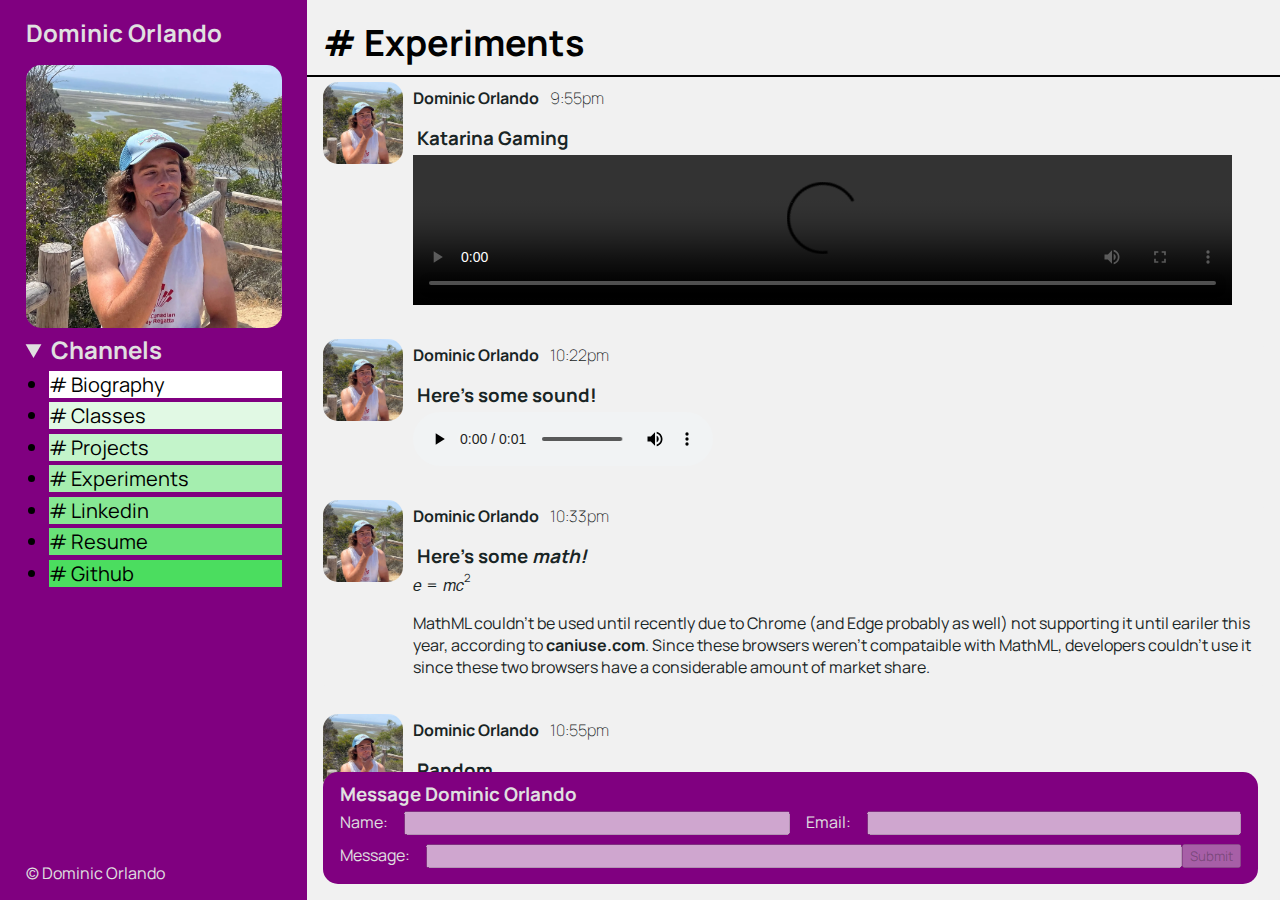
==== commit 1be710fb: "Disabled form" ====
--- a/experiments.html
+++ b/experiments.html
@@ -238,17 +238,17 @@
                         <div id="form-name-email">
                             <div class="form-name-email-wrapper">
                                 <label id="contact-form-name-label" for="contact-form-name">Name: </label>
-                                <input id="contact-form-name" name="name" type="text" required>
+                                <input id="contact-form-name" name="name" type="text" required disabled>
                             </div>
                             <div class="form-name-email-wrapper">
                                 <label id="contact-form-email-label" for="contact-form-email">Email: </label>
-                                <input id="contact-form-email" name="email" type="email" required>
+                                <input id="contact-form-email" name="email" type="email" required disabled>
                             </div>
                         </div>
                         <div id="form-message">
                             <label for="contact-form-message">Message: </label>
-                            <input id="contact-form-message" name="message" type="text"></input>
-                            <button type="submit">Submit</button>
+                            <input id="contact-form-message" name="message" type="text" required disabled></input>
+                            <button type="submit" disabled>Submit</button>
                         </div>
                     </form>
                 </section>   
--- a/css/index.css
+++ b/css/index.css
@@ -413,6 +413,7 @@
                 user-select: auto;
                 display: list-item;
                 &::marker {
+                    content: '=';
                     content: '\2261';
                     font-size: 2.5rem;
                     /* :hover {
@@ -457,7 +458,7 @@
         width: 100%;
 
         & .message:last-child {
-            margin-bottom: 3rem;
+            margin-bottom: 8rem;
         }
     }
 
@@ -474,4 +475,36 @@
     #contact-me {
         background-color: color(display-p3 0.5 0.2 0.3);
     }
+}
+
+@media (prefers-color-scheme: dark) {
+    hr {
+        border-color: white;
+    }
+    #page-header {
+        color: white;
+    }
+    html body main {
+        background-color: var(--dark-mode-background, gray);
+        color: white;
+
+        & section > article .message {
+            background-color: var(--dark-mode-background, gray);
+    
+        }
+
+        & table {
+            border-color: white;
+        
+            & td {
+                padding: 0.5rem;
+                border-color: white;
+            }
+        
+            & caption {
+                margin-bottom: 0.5vh;
+            }
+        }
+    }
+
 }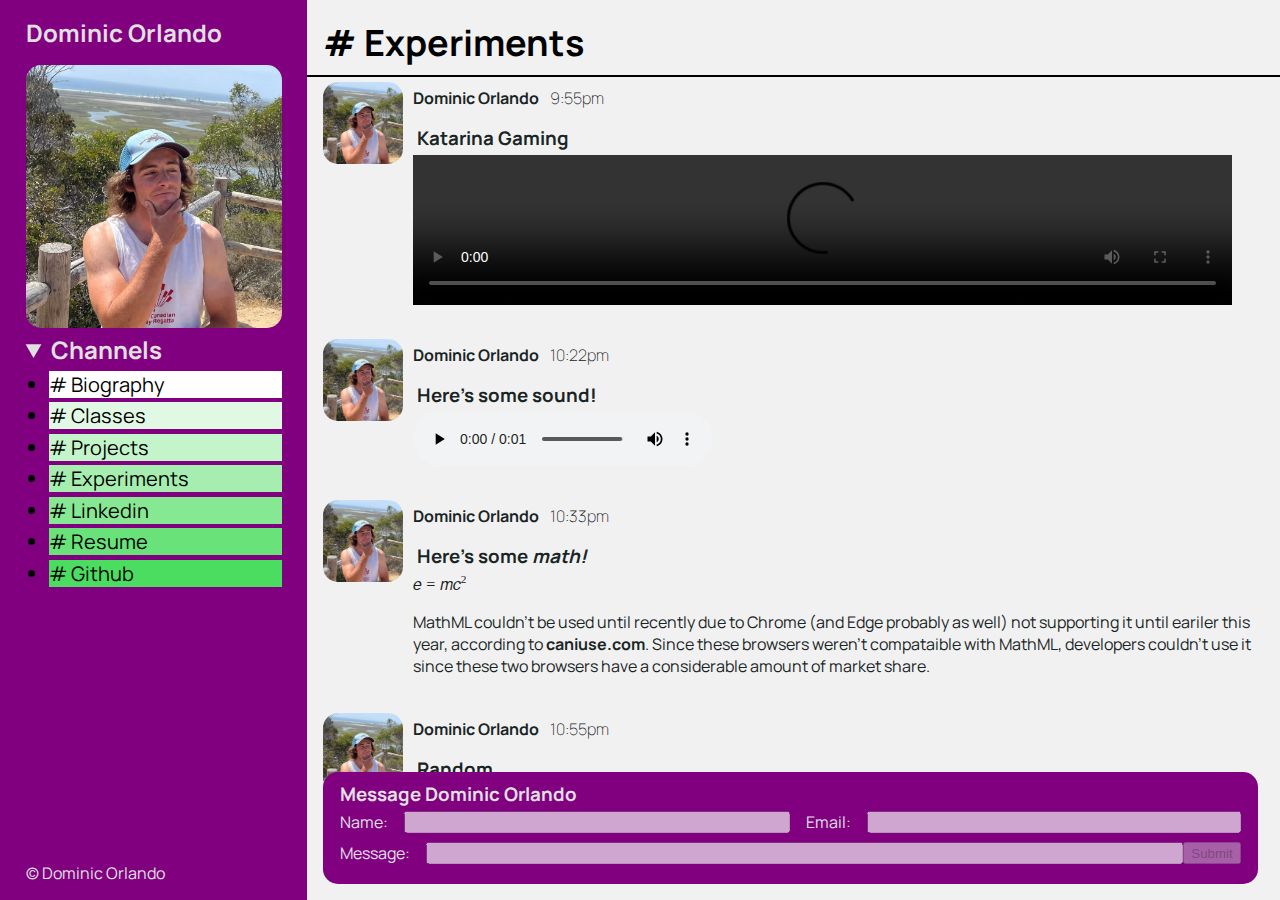
==== commit 9316454c: "Added a print css stylesheet, me thinks it looks decent" ====
--- a/experiments.html
+++ b/experiments.html
@@ -13,40 +13,35 @@
         a hash for css defined in style tag and not in external stylesheet-->
         <meta http-equiv="content-security-policy" 
             content="default-src https:; 
-            img-src http:; 
-            style-src 'self' 'unsafe-inline'; 
-            font-src http:; 
-            media-src http:;
-            script-src 'self' 'unsafe-inline';">
+                     img-src http:; 
+                     style-src 'self' 'unsafe-inline'; 
+                     font-src http:;
+                     script-src 'self' 'unsafe-inline';
+                     connect-src 'self';
+                     media-src http:;">
 
         <!-- Facebook SEO Meta Tags Sample -->
         <meta property="og:url" content="index.html">
         <meta property="og:type" content="article">
         <meta property="og:title" content="Dominic Orlando">
-        <meta property="og:description" content="Portfolio Website">
+        <meta property="og:description" content="HTML/CSS Experiments">
         
         <meta name="robots" content="noindex nofollow">
         <link rel="icon" type="image/x-icon" href="assests/favicon.ico">
-        <link rel="stylesheet" href="css/index.css">
+        <link rel="stylesheet" href="css/index.css" media="screen">
+        <link rel="stylesheet" href="css/print.css" media="print">
         
         <style>
-            /* Testing out certain styles! */
             @font-face {
                 font-family: manrope;
                 src: url(assests/fonts/Manrope-VariableFont_wght.ttf);
             }
 
-            * {
+            body {
                 font-family: manrope, sans-serif;
             }
-          
         </style>
-        <script>
-            // document.addEventListener("DOMContentLoaded", (event) => {
-            //     let id = document.getElementById("message-wrapper");
-            //     id.scrollTop = id.scrollHeight;
-            // });
-        </script>
+
         <script nonce="ranom">
             document.addEventListener("DOMContentLoaded", (event) => {
                 console.log("Hi!");
--- a/css/print.css
+++ b/css/print.css
@@ -0,0 +1,16 @@
+body > div *:not(footer), #contact-me, iframe, img:not(img[data-info="picture"]) {
+    display: none;
+}
+
+#message-wrapper {
+    overflow-y: auto;
+}
+
+main section div#nav-holder details summary {
+    pointer-events: none;
+    user-select: none;
+
+    &::marker {
+        content: '';
+    }
+}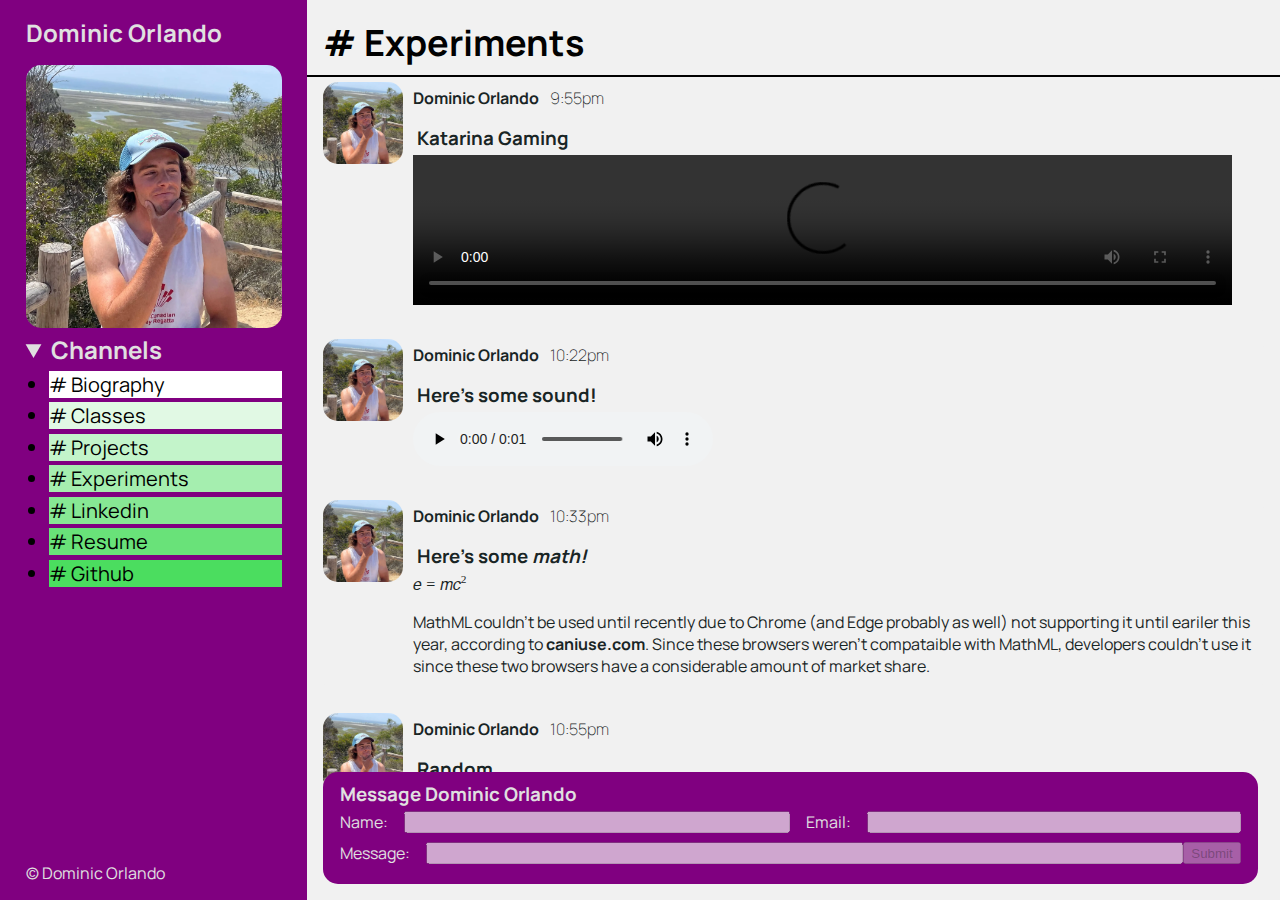
==== commit 7107bf53: "Full fix on the height I think" ====
--- a/experiments.html
+++ b/experiments.html
@@ -207,7 +207,7 @@
                             <p class="message-content">
                                 <a href="http://jigsaw.w3.org/css-validator/check/referer">
                                     <img style="border:0;width:88px;height:31px;border-radius:0"
-                                        src="http://jigsaw.w3.org/css-validator/images/vcss"
+                                        src="assests/funny-w3c-css-validation.gif"
                                         alt="Valid CSS!">
                                 </a>
                             </p>
--- a/css/index.css
+++ b/css/index.css
@@ -71,7 +71,7 @@
             color: var(--right-text-color);
 
             & section > article {
-                height: 83vh;
+                height: calc(100vh - 10rem);
                 display: flex;
                 flex-direction: column;
                 overflow-y: scroll;
